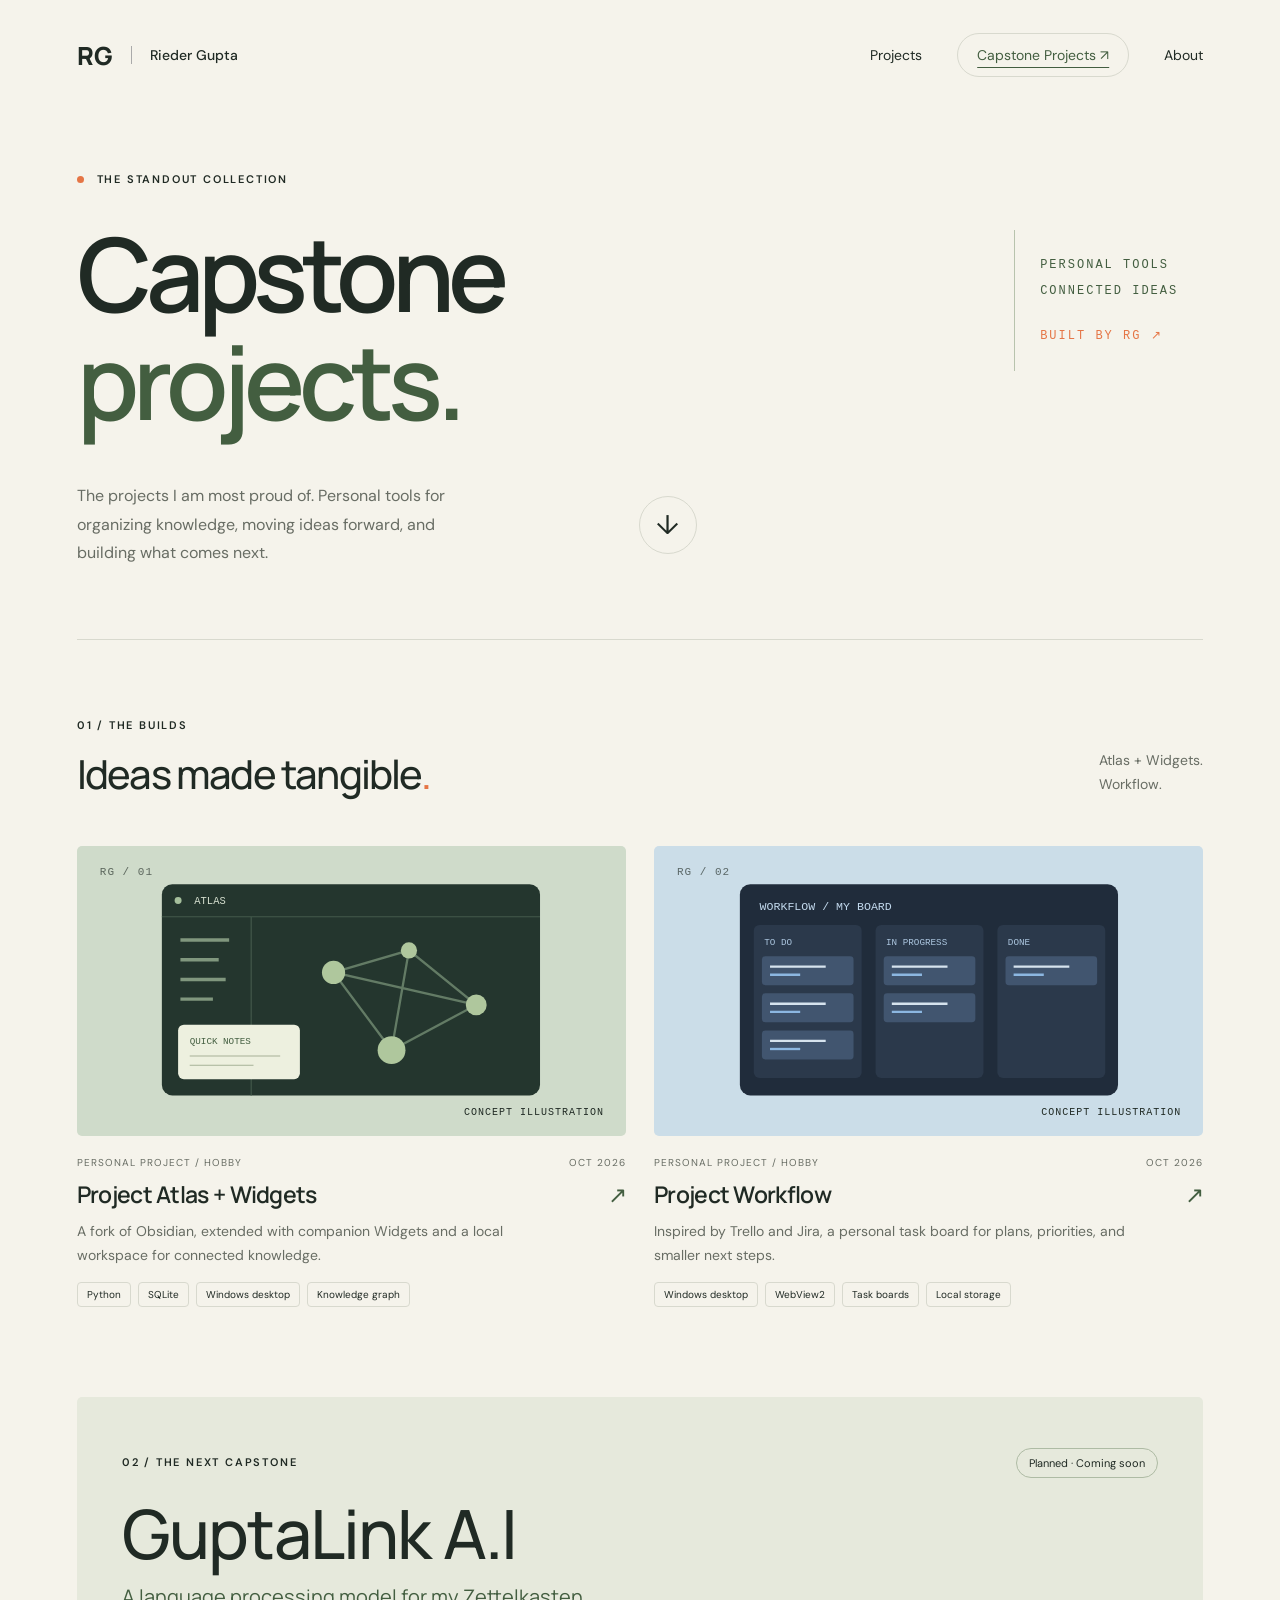
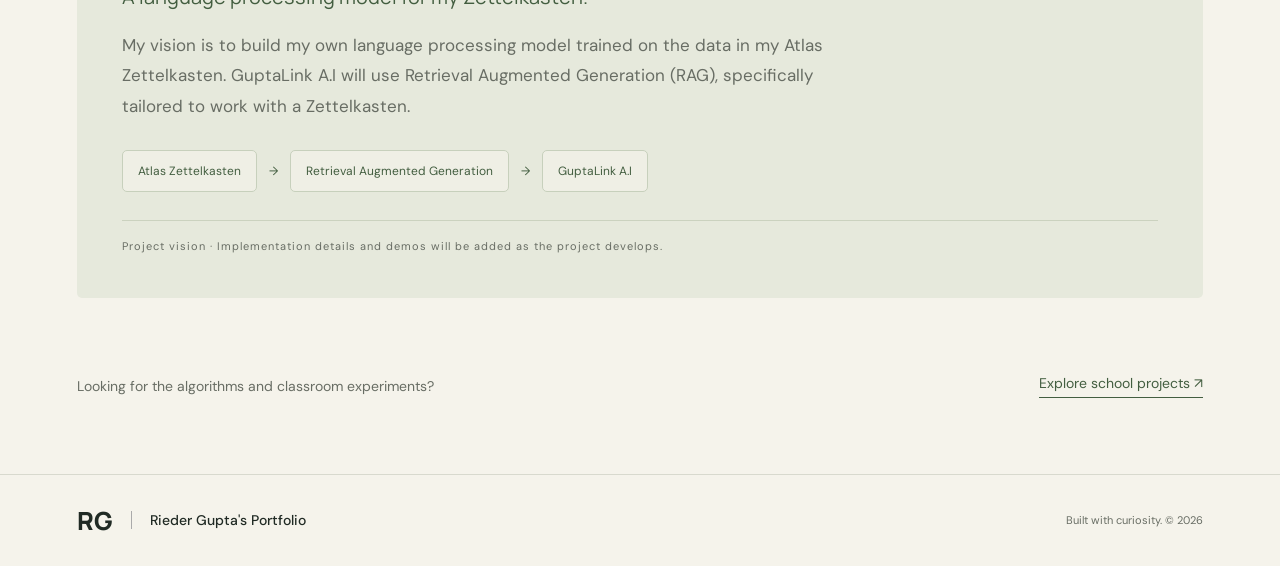
==== capstones.html @ 786c4c7d "Publish portfolio website" ====
<!doctype html>
<html lang="en"><head><meta charset="UTF-8"><meta name="viewport" content="width=device-width, initial-scale=1"><meta name="description" content="Rieder Gupta's capstone projects: Atlas + Widgets, Workflow, and the vision for GuptaLink A.I."><title>Capstone Projects · Rieder Gupta</title><link rel="stylesheet" href="style.css"><script src="projects.js" defer></script><script src="app.js" defer></script></head>
<body data-page="capstones"><a class="skip" href="#projects">Skip to capstone projects</a><header><a class="brand" href="index.html">RG<span>Rieder Gupta</span></a><nav aria-label="Main navigation"><a href="index.html#projects">Projects</a><a class="nav-note" href="capstones.html" aria-current="page">Capstone Projects ↗</a><a href="index.html#about">About</a></nav></header><main><section class="hero capstone-hero"><div class="eyebrow"><span class="dot"></span> THE STANDOUT COLLECTION</div><h1>Capstone<br><span>projects.</span></h1><div class="hero-bottom"><p>The projects I am most proud of. Personal tools for organizing knowledge, moving ideas forward, and building what comes next.</p><a class="round-link" href="#projects" aria-label="Explore capstone projects">↓</a></div><div class="capstone-stamp" aria-hidden="true">PERSONAL TOOLS<br>CONNECTED IDEAS<br><span>BUILT BY RG ↗</span></div></section><section id="projects" class="projects"><div class="section-top"><div><p class="eyebrow">01 / THE BUILDS</p><h2>Ideas made tangible<span>.</span></h2></div><p>Atlas + Widgets.<br>Workflow.</p></div><p id="result-status" class="sr-only" aria-live="polite"></p><div id="project-grid" class="grid"></div><noscript><p>Enable JavaScript to explore Atlas and Workflow.</p></noscript></section><section id="guptalink" class="next guptalink capstone-vision" aria-labelledby="guptalink-title"><div class="upcoming-top"><p class="eyebrow">02 / THE NEXT CAPSTONE</p><span class="coming-soon">Planned · Coming soon</span></div><h2 id="guptalink-title">GuptaLink A.I</h2><p class="model-title">A language processing model for my Zettelkasten.</p><p>My vision is to build my own language processing model trained on the data in my Atlas Zettelkasten. GuptaLink A.I will use Retrieval Augmented Generation (RAG), specifically tailored to work with a Zettelkasten.</p><div class="vision-flow" aria-label="Planned approach"><span>Atlas Zettelkasten</span><span aria-hidden="true">→</span><span>Retrieval Augmented Generation</span><span aria-hidden="true">→</span><span>GuptaLink A.I</span></div><div class="placeholder-note">Project vision · Implementation details and demos will be added as the project develops.</div></section><section class="capstone-return"><p>Looking for the algorithms and classroom experiments?</p><a href="index.html#projects">Explore school projects ↗</a></section></main><footer><a class="brand" href="index.html">RG<span>Rieder Gupta's Portfolio</span></a><span>Built with curiosity. © 2026</span></footer><dialog id="project-dialog" aria-labelledby="dialog-title"><button class="close" aria-label="Close project details">✕</button><div id="dialog-content"></div></dialog></body></html>
---- style.css ----
@import url('https://fonts.googleapis.com/css2?family=DM+Sans:wght@400;500;600;700&family=Manrope:wght@400;500;600;700;800&display=swap');
:root{--paper:#f5f3eb;--ink:#202a24;--muted:#686d64;--line:#d8d9ce;--green:#435e40;--orange:#e57545}*{box-sizing:border-box}html{scroll-behavior:smooth;scroll-padding-top:30px}body{margin:0;background:var(--paper);color:var(--ink);font-family:'DM Sans',sans-serif}a{color:inherit;text-decoration:none}button{font:inherit;cursor:pointer}header,main,footer{max-width:1400px;margin:auto}header{height:110px;display:flex;align-items:center;justify-content:space-between;padding:0 6%}.brand{font-family:Manrope,sans-serif;font-weight:800;display:flex;align-items:center;gap:18px;font-size:25px}.brand>span{font:500 14px 'DM Sans',sans-serif;border-left:1px solid #aaa;padding-left:18px}nav{display:flex;align-items:center;gap:35px;font-size:14px}.nav-note{border:1px solid var(--line);border-radius:30px;padding:12px 19px}.hero{position:relative;margin:0 6%;padding:60px 0 55px;border-bottom:1px solid var(--line)}.eyebrow{font-size:11px;font-weight:600;letter-spacing:1.8px;line-height:1.7}.dot{display:inline-block;background:var(--orange);width:7px;height:7px;border-radius:50%;margin-right:8px}h1,h2,h3{font-family:Manrope,sans-serif}h1{font-size:clamp(64px,8vw,112px);line-height:1.06;letter-spacing:-6px;font-weight:600;margin:30px 0}h1>span{color:var(--green)}.hero-bottom{display:flex;align-items:center;justify-content:space-between;max-width:620px;gap:50px}.hero-bottom p{max-width:400px;font-size:16px;line-height:1.8;color:var(--muted)}.round-link{border:1px solid var(--line);border-radius:50%;width:58px;height:58px;display:grid;place-items:center;font-size:27px;flex-shrink:0}.hero-aside{position:absolute;right:2%;top:132px;text-align:center;transform:rotate(9deg)}.orbit{width:205px;height:205px;border:1px solid #b6bcac;border-radius:50%;display:flex;justify-content:center;align-items:center;flex-direction:column;font:500 68px Manrope;background:repeating-linear-gradient(0deg,transparent,transparent 12px,#dfe2d5 13px,transparent 14px);box-shadow:15px 15px 0 #e9eadd}.orbit span{font:9px 'DM Sans';letter-spacing:2px;background:var(--paper);padding:5px}.hero-aside p{font-size:10px;letter-spacing:2px;line-height:1.8;margin-top:38px}.projects{padding:65px 6% 80px}.section-top{display:flex;justify-content:space-between;align-items:end;margin-bottom:35px}h2{font-size:40px;font-weight:500;letter-spacing:-1.8px;margin:10px 0}.section-top h2 span{color:var(--orange)}.section-top>p{font-size:14px;color:var(--muted);line-height:1.7}.toolbar{display:flex;justify-content:space-between;align-items:center;margin-bottom:28px;gap:20px}.filters{display:flex;gap:8px;flex-wrap:wrap}.filters button{border:1px solid var(--line);background:transparent;color:var(--muted);padding:10px 16px;border-radius:30px;font-size:12px}.filters button[aria-pressed=true]{background:var(--ink);color:var(--paper);border-color:var(--ink)}.filters span{opacity:.6;margin-left:5px}.collection-label{font-size:10px;color:var(--muted);letter-spacing:1.5px}.grid{display:grid;grid-template-columns:repeat(2,minmax(0,1fr));gap:42px 28px}.card{min-width:0}.art-button{display:block;width:100%;padding:0;border:0;color:inherit;background:none;overflow:hidden;border-radius:5px}.art{height:290px;position:relative;display:grid;place-items:center;transition:transform .3s}.art-button:hover .art{transform:scale(1.025)}.art svg{width:75%;height:80%}.art .art-index{position:absolute;top:20px;left:23px;font:11px monospace;letter-spacing:1px;opacity:.65}.art .art-caption{position:absolute;bottom:18px;right:22px;font:10px monospace;letter-spacing:1px}.card-meta{display:flex;justify-content:space-between;font-size:10px;letter-spacing:1px;color:var(--muted);margin:20px 0 9px;text-transform:uppercase}.card h3{font-size:23px;font-weight:600;letter-spacing:-.7px;margin:0 0 10px}.title-button{font:inherit;letter-spacing:inherit;border:0;padding:0;background:none;text-align:left;color:inherit;width:100%;display:flex;justify-content:space-between}.title-button span{font-weight:400;color:var(--green)}.card p{font-size:14px;color:var(--muted);line-height:1.7;margin:0 0 15px;max-width:490px}.tags{display:flex;gap:7px;flex-wrap:wrap}.tags span{font-size:10px;border:1px solid var(--line);padding:5px 9px;border-radius:4px}.about{border-top:1px solid var(--line);margin:0 6%;padding:65px 0;display:grid;grid-template-columns:1fr 1fr;gap:45px}.about h2{font-size:44px;line-height:1.25}.about em{font-family:Georgia,serif;color:var(--green);font-weight:400}.about-copy p{font-size:16px;line-height:1.8;color:var(--muted);margin:0 0 18px}.skills{display:flex;gap:10px;flex-wrap:wrap;margin-top:28px}.skills span{font-size:11px;border-bottom:1px solid #b6bcac;padding-bottom:7px}.next{background:#e6e9dc;padding:45px;margin:10px 6% 65px;border-radius:5px}.next h2{font-size:44px;line-height:1.2;position:relative}.next h2 span{position:absolute;right:0;font-size:85px;top:-10px;color:var(--green)}.next>p:not(.eyebrow){font-size:14px;color:var(--muted)}.next>a{display:inline-block;margin-top:20px;font-size:13px;border-bottom:1px solid var(--ink);padding-bottom:5px}footer{padding:28px 6%;border-top:1px solid var(--line);display:flex;justify-content:space-between;align-items:center}footer>span{font-size:11px;color:var(--muted)}dialog{border:1px solid var(--line);border-radius:10px;background:var(--paper);color:var(--ink);max-width:700px;width:calc(100% - 32px);padding:40px;max-height:90vh}dialog::backdrop{background:#152019aa;backdrop-filter:blur(4px)}dialog h2{font-size:32px}dialog p{line-height:1.8;color:var(--muted)}dialog h3{font-size:15px;margin-top:28px}.close{position:absolute;right:14px;top:12px;background:transparent;border:0;font-size:22px;padding:8px}.dialog-note{font-size:12px;border-top:1px solid var(--line);padding-top:16px}.empty{grid-column:1/-1;padding:60px 20px;border:1px dashed #b7beae;text-align:center}.empty h3{font-size:25px}.skip{position:absolute;left:15px;top:-100px;z-index:5;padding:12px;background:var(--ink);color:white}.skip:focus{top:12px}.sr-only{position:absolute;width:1px;height:1px;overflow:hidden;clip-path:inset(50%)}:focus-visible{outline:3px solid var(--orange);outline-offset:5px}@media(max-width:850px){.hero-aside{right:0;top:180px}.orbit{width:145px;height:145px;font-size:45px}.hero-bottom{max-width:470px}.hero{padding-top:40px}h1{font-size:78px}.collection-label{display:none}.art{height:235px}.section-top>p{display:none}}@media(max-width:600px){header{height:85px}.brand>span{font-size:12px;gap:10px;padding-left:10px}.brand{gap:10px}nav{gap:18px;font-size:12px}.nav-note{display:none}.hero{padding-top:25px}.hero-aside{display:none}h1{font-size:62px;letter-spacing:-3.5px;margin:25px 0}.hero-bottom{gap:20px}.hero-bottom p{font-size:14px}.eyebrow{font-size:9px;letter-spacing:1.2px}.projects{padding-top:40px}.section-top h2{font-size:32px}.grid{grid-template-columns:1fr;gap:34px}.art{height:280px}.filters button{padding:9px 12px;font-size:11px}.about{grid-template-columns:1fr;gap:25px;padding:40px 0}.about h2{font-size:37px}.next{padding:28px;margin-bottom:40px}.next h2{font-size:32px}.next h2 span{font-size:45px;top:0}.next>p:not(.eyebrow){max-width:230px}footer{align-items:start;gap:20px}footer .brand>span{display:none}footer>span{margin-top:8px}dialog{padding:32px 24px}}@media(prefers-reduced-motion:reduce){html{scroll-behavior:auto}.art{transition:none}}

.upcoming-top{display:flex;align-items:center;justify-content:space-between;gap:16px}.coming-soon{font-size:11px;border:1px solid #aebba4;border-radius:20px;padding:7px 12px;white-space:nowrap}.guptalink h2{font-size:clamp(40px,6vw,68px);margin-bottom:8px}.guptalink>p.model-title{font-family:Manrope,sans-serif;font-size:20px;color:var(--green);margin-top:0}.guptalink>p:not(.model-title){max-width:530px;line-height:1.8}.placeholder-note{font-size:11px;letter-spacing:1px;color:var(--muted);border-top:1px solid #cbd2bf;margin-top:26px;padding-top:18px}.project-component{border-top:1px solid var(--line);margin-top:20px}.project-component h3{margin-top:20px}.project-component p{font-size:14px;margin-bottom:0}
nav a[aria-current=page]{color:var(--green);text-decoration:underline;text-underline-offset:7px}.capstone-hero h1{font-size:clamp(64px,8vw,110px)}.capstone-stamp{position:absolute;right:25px;top:120px;border-left:1px solid #b8c3ad;padding:22px 0 22px 25px;letter-spacing:2px;font:12px/2.2 monospace;color:var(--green)}.capstone-stamp span{display:inline-block;margin-top:18px;color:var(--orange)}.capstone-vision>p:not(.model-title){max-width:740px;font-size:17px}.vision-flow{display:flex;align-items:center;flex-wrap:wrap;gap:12px;margin:28px 0;font-size:12px;color:var(--green)}.vision-flow span:nth-child(odd){background:#f5f3eb99;border:1px solid #c7d0bc;border-radius:5px;padding:12px 15px}.capstone-return{margin:0 6% 65px;display:flex;align-items:center;justify-content:space-between;gap:20px;font-size:14px;color:var(--muted)}.capstone-return a{color:var(--green);border-bottom:1px solid;padding-bottom:5px}@media(max-width:600px){nav{gap:11px}nav .nav-note{display:inline-block;padding:8px 10px;font-size:10px}.capstone-stamp{display:none}header .brand>span{display:none}.capstone-vision>p:not(.model-title){font-size:15px}.upcoming-top{flex-wrap:wrap;gap:4px}.capstone-return{align-items:start;flex-direction:column;gap:4px}.vision-flow{gap:8px;font-size:11px}}
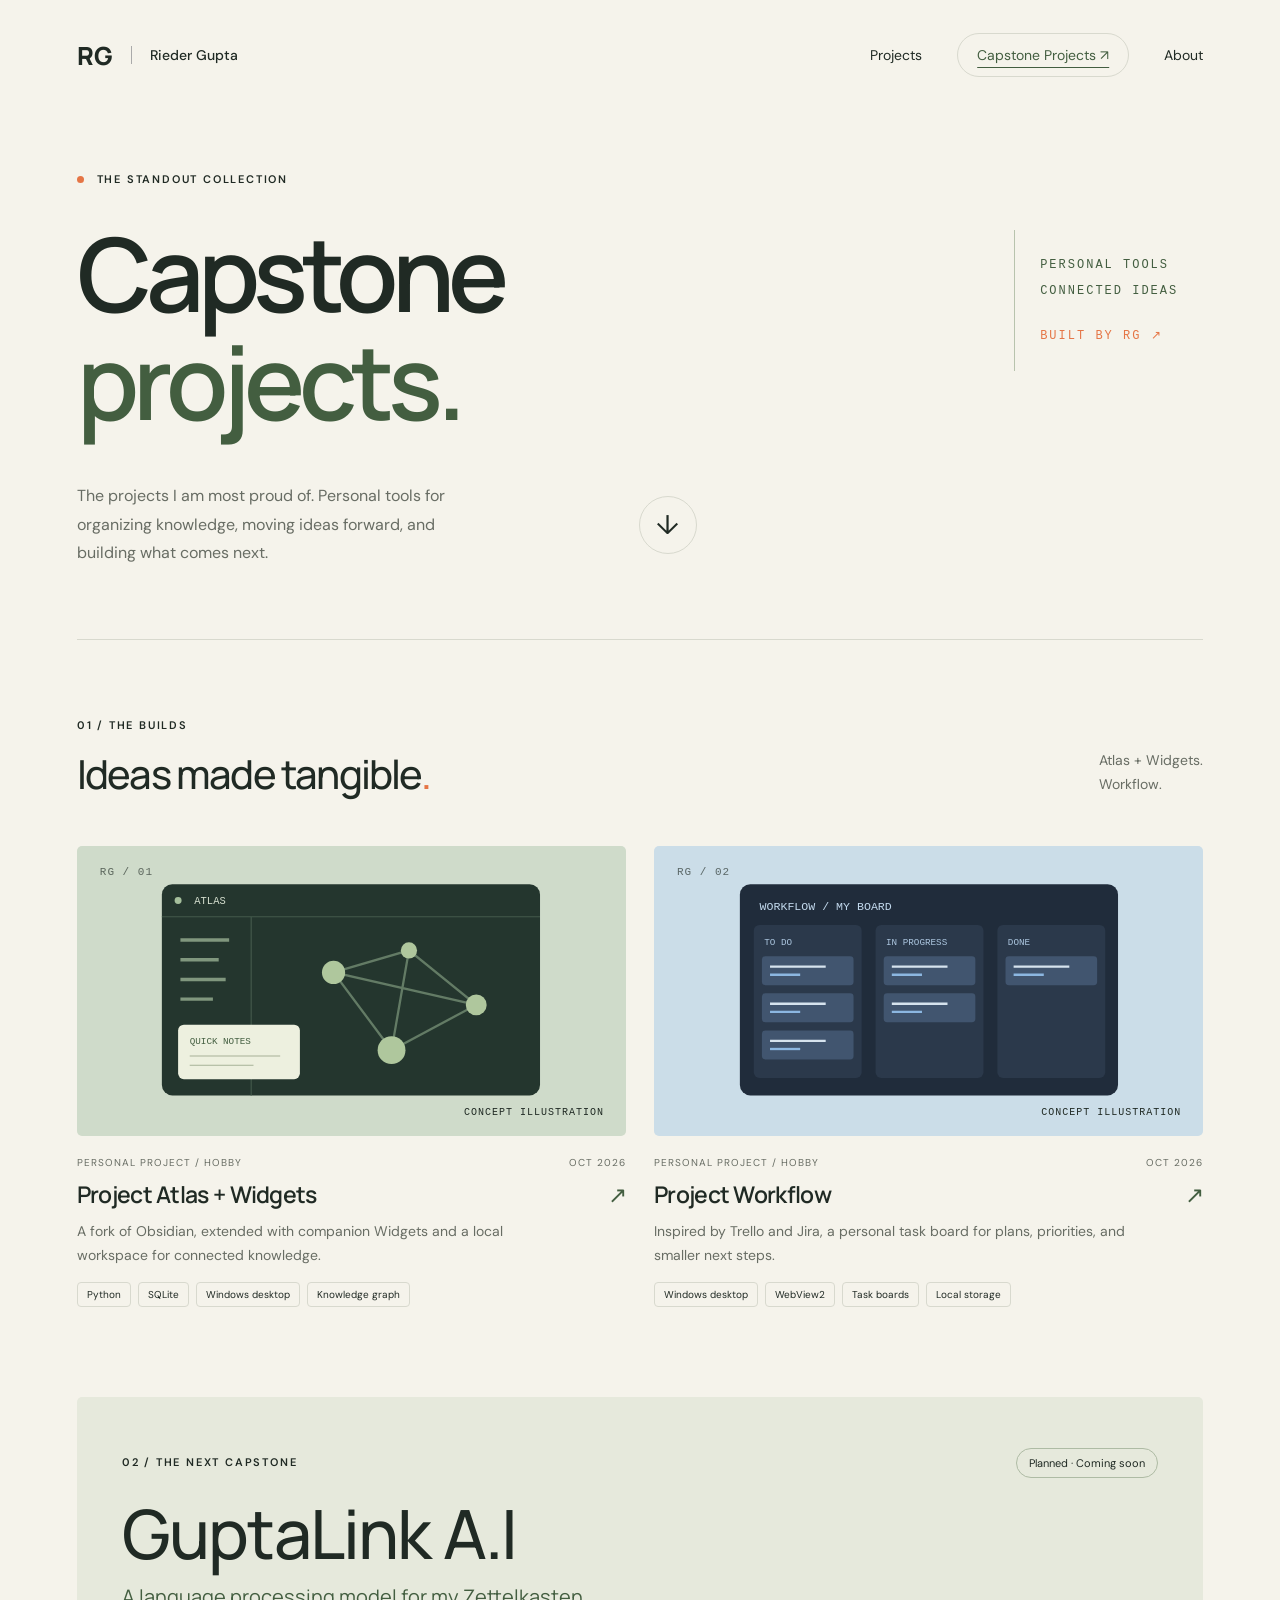
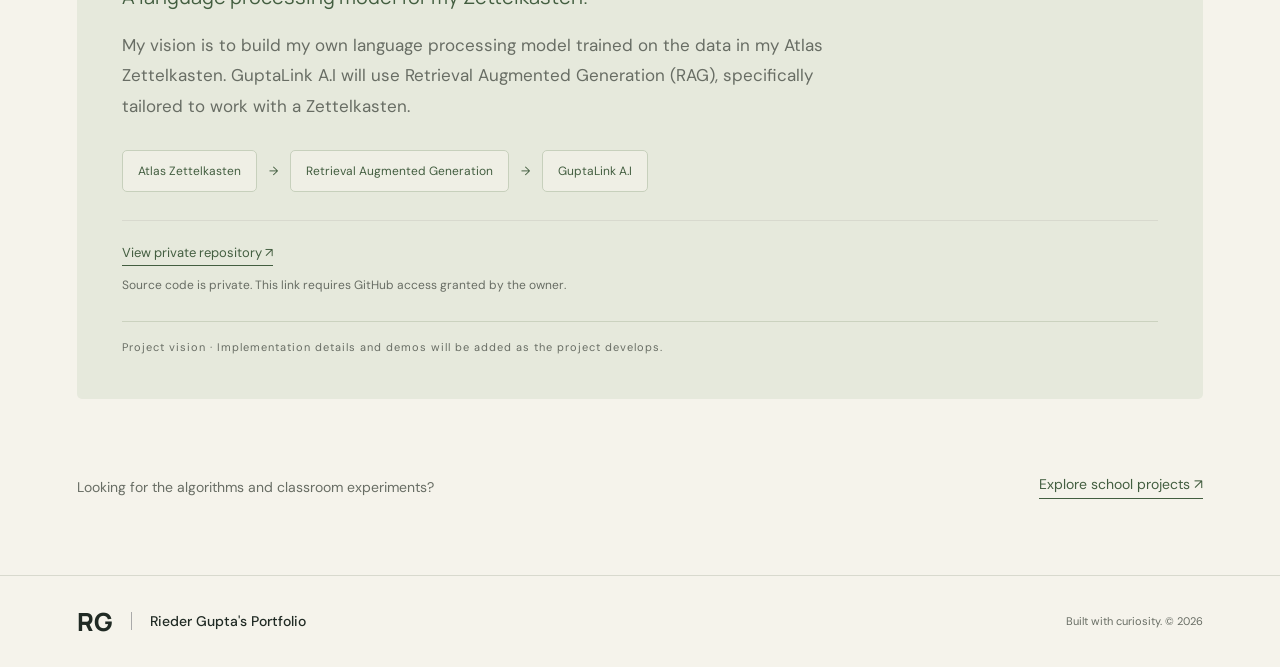
==== commit 0611953b: "Link public portfolio to separate private project repositories" ====
--- a/capstones.html
+++ b/capstones.html
@@ -1,3 +1,3 @@
 <!doctype html>
 <html lang="en"><head><meta charset="UTF-8"><meta name="viewport" content="width=device-width, initial-scale=1"><meta name="description" content="Rieder Gupta's capstone projects: Atlas + Widgets, Workflow, and the vision for GuptaLink A.I."><title>Capstone Projects · Rieder Gupta</title><link rel="stylesheet" href="style.css"><script src="projects.js" defer></script><script src="app.js" defer></script></head>
-<body data-page="capstones"><a class="skip" href="#projects">Skip to capstone projects</a><header><a class="brand" href="index.html">RG<span>Rieder Gupta</span></a><nav aria-label="Main navigation"><a href="index.html#projects">Projects</a><a class="nav-note" href="capstones.html" aria-current="page">Capstone Projects ↗</a><a href="index.html#about">About</a></nav></header><main><section class="hero capstone-hero"><div class="eyebrow"><span class="dot"></span> THE STANDOUT COLLECTION</div><h1>Capstone<br><span>projects.</span></h1><div class="hero-bottom"><p>The projects I am most proud of. Personal tools for organizing knowledge, moving ideas forward, and building what comes next.</p><a class="round-link" href="#projects" aria-label="Explore capstone projects">↓</a></div><div class="capstone-stamp" aria-hidden="true">PERSONAL TOOLS<br>CONNECTED IDEAS<br><span>BUILT BY RG ↗</span></div></section><section id="projects" class="projects"><div class="section-top"><div><p class="eyebrow">01 / THE BUILDS</p><h2>Ideas made tangible<span>.</span></h2></div><p>Atlas + Widgets.<br>Workflow.</p></div><p id="result-status" class="sr-only" aria-live="polite"></p><div id="project-grid" class="grid"></div><noscript><p>Enable JavaScript to explore Atlas and Workflow.</p></noscript></section><section id="guptalink" class="next guptalink capstone-vision" aria-labelledby="guptalink-title"><div class="upcoming-top"><p class="eyebrow">02 / THE NEXT CAPSTONE</p><span class="coming-soon">Planned · Coming soon</span></div><h2 id="guptalink-title">GuptaLink A.I</h2><p class="model-title">A language processing model for my Zettelkasten.</p><p>My vision is to build my own language processing model trained on the data in my Atlas Zettelkasten. GuptaLink A.I will use Retrieval Augmented Generation (RAG), specifically tailored to work with a Zettelkasten.</p><div class="vision-flow" aria-label="Planned approach"><span>Atlas Zettelkasten</span><span aria-hidden="true">→</span><span>Retrieval Augmented Generation</span><span aria-hidden="true">→</span><span>GuptaLink A.I</span></div><div class="placeholder-note">Project vision · Implementation details and demos will be added as the project develops.</div></section><section class="capstone-return"><p>Looking for the algorithms and classroom experiments?</p><a href="index.html#projects">Explore school projects ↗</a></section></main><footer><a class="brand" href="index.html">RG<span>Rieder Gupta's Portfolio</span></a><span>Built with curiosity. © 2026</span></footer><dialog id="project-dialog" aria-labelledby="dialog-title"><button class="close" aria-label="Close project details">✕</button><div id="dialog-content"></div></dialog></body></html>
+<body data-page="capstones"><a class="skip" href="#projects">Skip to capstone projects</a><header><a class="brand" href="index.html">RG<span>Rieder Gupta</span></a><nav aria-label="Main navigation"><a href="index.html#projects">Projects</a><a class="nav-note" href="capstones.html" aria-current="page">Capstone Projects ↗</a><a href="index.html#about">About</a></nav></header><main><section class="hero capstone-hero"><div class="eyebrow"><span class="dot"></span> THE STANDOUT COLLECTION</div><h1>Capstone<br><span>projects.</span></h1><div class="hero-bottom"><p>The projects I am most proud of. Personal tools for organizing knowledge, moving ideas forward, and building what comes next.</p><a class="round-link" href="#projects" aria-label="Explore capstone projects">↓</a></div><div class="capstone-stamp" aria-hidden="true">PERSONAL TOOLS<br>CONNECTED IDEAS<br><span>BUILT BY RG ↗</span></div></section><section id="projects" class="projects"><div class="section-top"><div><p class="eyebrow">01 / THE BUILDS</p><h2>Ideas made tangible<span>.</span></h2></div><p>Atlas + Widgets.<br>Workflow.</p></div><p id="result-status" class="sr-only" aria-live="polite"></p><div id="project-grid" class="grid"></div><noscript><p>Enable JavaScript to explore Atlas and Workflow.</p></noscript></section><section id="guptalink" class="next guptalink capstone-vision" aria-labelledby="guptalink-title"><div class="upcoming-top"><p class="eyebrow">02 / THE NEXT CAPSTONE</p><span class="coming-soon">Planned · Coming soon</span></div><h2 id="guptalink-title">GuptaLink A.I</h2><p class="model-title">A language processing model for my Zettelkasten.</p><p>My vision is to build my own language processing model trained on the data in my Atlas Zettelkasten. GuptaLink A.I will use Retrieval Augmented Generation (RAG), specifically tailored to work with a Zettelkasten.</p><div class="vision-flow" aria-label="Planned approach"><span>Atlas Zettelkasten</span><span aria-hidden="true">→</span><span>Retrieval Augmented Generation</span><span aria-hidden="true">→</span><span>GuptaLink A.I</span></div><div class="repository-access"><a class="source-link" href="https://github.com/RiederH/GuptaLink-R.A.G.-Platform" target="_blank" rel="noopener noreferrer">View private repository ↗</a><p>Source code is private. This link requires GitHub access granted by the owner.</p></div><div class="placeholder-note">Project vision · Implementation details and demos will be added as the project develops.</div></section><section class="capstone-return"><p>Looking for the algorithms and classroom experiments?</p><a href="index.html#projects">Explore school projects ↗</a></section></main><footer><a class="brand" href="index.html">RG<span>Rieder Gupta's Portfolio</span></a><span>Built with curiosity. © 2026</span></footer><dialog id="project-dialog" aria-labelledby="dialog-title"><button class="close" aria-label="Close project details">✕</button><div id="dialog-content"></div></dialog></body></html>
--- a/style.css
+++ b/style.css
@@ -3,3 +3,5 @@
 
 .upcoming-top{display:flex;align-items:center;justify-content:space-between;gap:16px}.coming-soon{font-size:11px;border:1px solid #aebba4;border-radius:20px;padding:7px 12px;white-space:nowrap}.guptalink h2{font-size:clamp(40px,6vw,68px);margin-bottom:8px}.guptalink>p.model-title{font-family:Manrope,sans-serif;font-size:20px;color:var(--green);margin-top:0}.guptalink>p:not(.model-title){max-width:530px;line-height:1.8}.placeholder-note{font-size:11px;letter-spacing:1px;color:var(--muted);border-top:1px solid #cbd2bf;margin-top:26px;padding-top:18px}.project-component{border-top:1px solid var(--line);margin-top:20px}.project-component h3{margin-top:20px}.project-component p{font-size:14px;margin-bottom:0}
 nav a[aria-current=page]{color:var(--green);text-decoration:underline;text-underline-offset:7px}.capstone-hero h1{font-size:clamp(64px,8vw,110px)}.capstone-stamp{position:absolute;right:25px;top:120px;border-left:1px solid #b8c3ad;padding:22px 0 22px 25px;letter-spacing:2px;font:12px/2.2 monospace;color:var(--green)}.capstone-stamp span{display:inline-block;margin-top:18px;color:var(--orange)}.capstone-vision>p:not(.model-title){max-width:740px;font-size:17px}.vision-flow{display:flex;align-items:center;flex-wrap:wrap;gap:12px;margin:28px 0;font-size:12px;color:var(--green)}.vision-flow span:nth-child(odd){background:#f5f3eb99;border:1px solid #c7d0bc;border-radius:5px;padding:12px 15px}.capstone-return{margin:0 6% 65px;display:flex;align-items:center;justify-content:space-between;gap:20px;font-size:14px;color:var(--muted)}.capstone-return a{color:var(--green);border-bottom:1px solid;padding-bottom:5px}@media(max-width:600px){nav{gap:11px}nav .nav-note{display:inline-block;padding:8px 10px;font-size:10px}.capstone-stamp{display:none}header .brand>span{display:none}.capstone-vision>p:not(.model-title){font-size:15px}.upcoming-top{flex-wrap:wrap;gap:4px}.capstone-return{align-items:start;flex-direction:column;gap:4px}.vision-flow{gap:8px;font-size:11px}}
+
+.repository-access{margin-top:26px;padding-top:20px;border-top:1px solid var(--line)}.source-link{display:inline-block;font-size:13px;color:var(--green);border-bottom:1px solid currentColor;padding-bottom:4px}.repository-access p{font-size:12px;line-height:1.6;color:var(--muted);margin:10px 0}
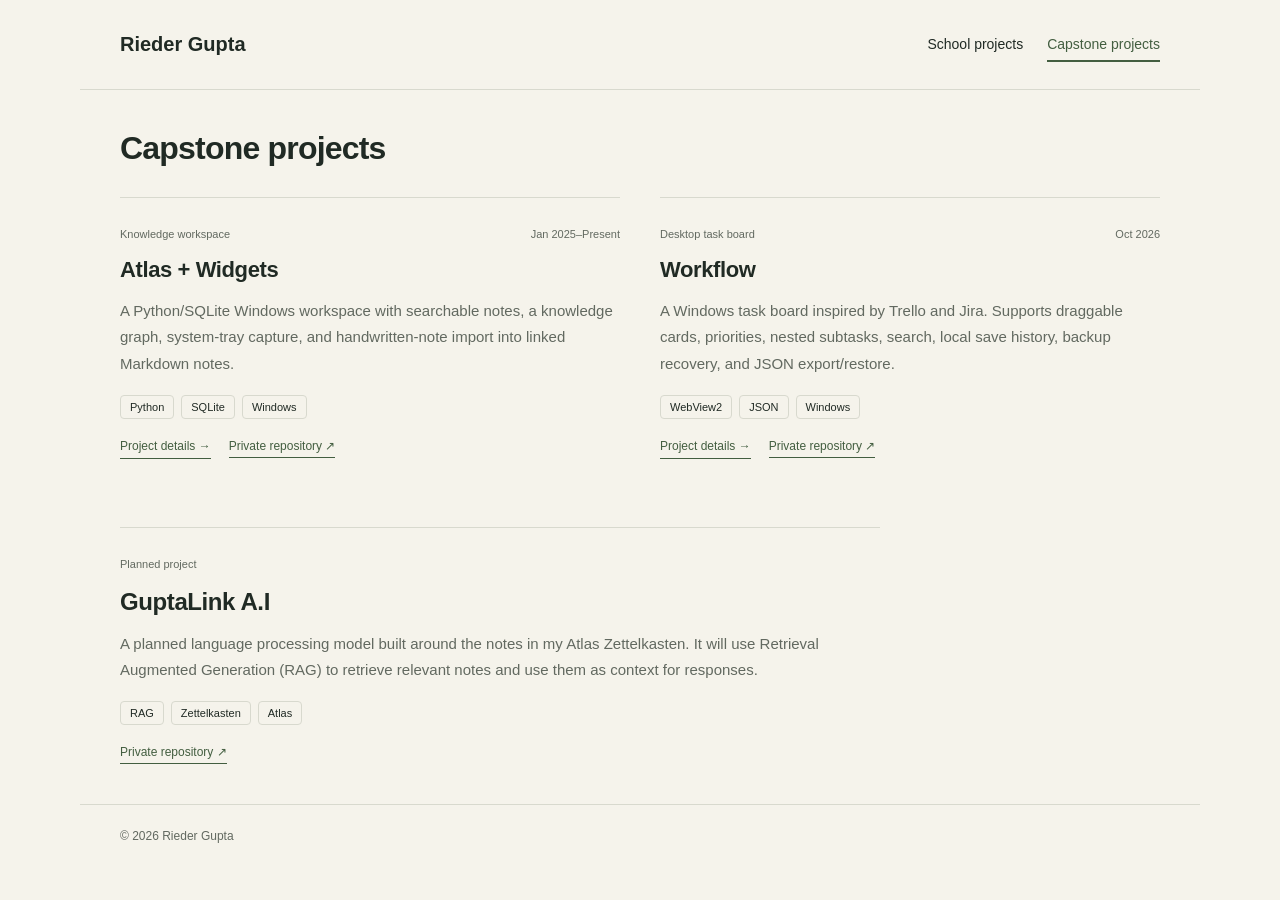
==== commit 0a9cb0a5: "Remove portfolio filler and concept illustrations; focus on project descriptions" ====
--- a/capstones.html
+++ b/capstones.html
@@ -1,3 +1,2 @@
 <!doctype html>
-<html lang="en"><head><meta charset="UTF-8"><meta name="viewport" content="width=device-width, initial-scale=1"><meta name="description" content="Rieder Gupta's capstone projects: Atlas + Widgets, Workflow, and the vision for GuptaLink A.I."><title>Capstone Projects · Rieder Gupta</title><link rel="stylesheet" href="style.css"><script src="projects.js" defer></script><script src="app.js" defer></script></head>
-<body data-page="capstones"><a class="skip" href="#projects">Skip to capstone projects</a><header><a class="brand" href="index.html">RG<span>Rieder Gupta</span></a><nav aria-label="Main navigation"><a href="index.html#projects">Projects</a><a class="nav-note" href="capstones.html" aria-current="page">Capstone Projects ↗</a><a href="index.html#about">About</a></nav></header><main><section class="hero capstone-hero"><div class="eyebrow"><span class="dot"></span> THE STANDOUT COLLECTION</div><h1>Capstone<br><span>projects.</span></h1><div class="hero-bottom"><p>The projects I am most proud of. Personal tools for organizing knowledge, moving ideas forward, and building what comes next.</p><a class="round-link" href="#projects" aria-label="Explore capstone projects">↓</a></div><div class="capstone-stamp" aria-hidden="true">PERSONAL TOOLS<br>CONNECTED IDEAS<br><span>BUILT BY RG ↗</span></div></section><section id="projects" class="projects"><div class="section-top"><div><p class="eyebrow">01 / THE BUILDS</p><h2>Ideas made tangible<span>.</span></h2></div><p>Atlas + Widgets.<br>Workflow.</p></div><p id="result-status" class="sr-only" aria-live="polite"></p><div id="project-grid" class="grid"></div><noscript><p>Enable JavaScript to explore Atlas and Workflow.</p></noscript></section><section id="guptalink" class="next guptalink capstone-vision" aria-labelledby="guptalink-title"><div class="upcoming-top"><p class="eyebrow">02 / THE NEXT CAPSTONE</p><span class="coming-soon">Planned · Coming soon</span></div><h2 id="guptalink-title">GuptaLink A.I</h2><p class="model-title">A language processing model for my Zettelkasten.</p><p>My vision is to build my own language processing model trained on the data in my Atlas Zettelkasten. GuptaLink A.I will use Retrieval Augmented Generation (RAG), specifically tailored to work with a Zettelkasten.</p><div class="vision-flow" aria-label="Planned approach"><span>Atlas Zettelkasten</span><span aria-hidden="true">→</span><span>Retrieval Augmented Generation</span><span aria-hidden="true">→</span><span>GuptaLink A.I</span></div><div class="repository-access"><a class="source-link" href="https://github.com/RiederH/GuptaLink-R.A.G.-Platform" target="_blank" rel="noopener noreferrer">View private repository ↗</a><p>Source code is private. This link requires GitHub access granted by the owner.</p></div><div class="placeholder-note">Project vision · Implementation details and demos will be added as the project develops.</div></section><section class="capstone-return"><p>Looking for the algorithms and classroom experiments?</p><a href="index.html#projects">Explore school projects ↗</a></section></main><footer><a class="brand" href="index.html">RG<span>Rieder Gupta's Portfolio</span></a><span>Built with curiosity. © 2026</span></footer><dialog id="project-dialog" aria-labelledby="dialog-title"><button class="close" aria-label="Close project details">✕</button><div id="dialog-content"></div></dialog></body></html>
+<html lang="en"><head><meta charset="UTF-8"><meta name="viewport" content="width=device-width, initial-scale=1"><meta name="description" content="Rieder Gupta's software projects."><title>Capstone Projects | Rieder Gupta</title><link rel="stylesheet" href="style.css?v=ba435def1c"><script src="projects.js?v=fcbdd2dc29" defer></script><script src="demo-algorithms.js?v=565f1341e7" defer></script><script src="demos.js?v=7e2fc951ff" defer></script><script src="app.js?v=18e560a312" defer></script></head><body data-page="capstones"><a class="skip" href="#projects">Skip to projects</a><header><a class="brand" href="index.html">Rieder Gupta</a><nav aria-label="Main navigation"><a href="index.html#projects">School projects</a><a href="capstones.html" aria-current="page">Capstone projects</a></nav></header><main><section id="projects" class="projects"><h1>Capstone projects</h1><p id="result-status" class="sr-only" aria-live="polite"></p><div id="project-grid" class="grid"></div><noscript><p>Enable JavaScript to view Atlas and Workflow.</p></noscript></section><section id="guptalink" class="planned-project" aria-labelledby="guptalink-title"><div class="card-meta"><span>Planned project</span></div><h2 id="guptalink-title">GuptaLink A.I</h2><p>A planned language processing model built around the notes in my Atlas Zettelkasten. It will use Retrieval Augmented Generation (RAG) to retrieve relevant notes and use them as context for responses.</p><div class="tags"><span>RAG</span><span>Zettelkasten</span><span>Atlas</span></div><a class="source-link" href="https://github.com/RiederH/GuptaLink-R.A.G.-Platform" target="_blank" rel="noopener noreferrer">Private repository ↗</a></section></main><footer>© 2026 Rieder Gupta</footer><dialog id="project-dialog" aria-labelledby="dialog-title"><button class="close" aria-label="Close project details">×</button><div id="dialog-content"></div></dialog></body></html>
--- a/style.css
+++ b/style.css
@@ -1,7 +1,2 @@
-@import url('https://fonts.googleapis.com/css2?family=DM+Sans:wght@400;500;600;700&family=Manrope:wght@400;500;600;700;800&display=swap');
-:root{--paper:#f5f3eb;--ink:#202a24;--muted:#686d64;--line:#d8d9ce;--green:#435e40;--orange:#e57545}*{box-sizing:border-box}html{scroll-behavior:smooth;scroll-padding-top:30px}body{margin:0;background:var(--paper);color:var(--ink);font-family:'DM Sans',sans-serif}a{color:inherit;text-decoration:none}button{font:inherit;cursor:pointer}header,main,footer{max-width:1400px;margin:auto}header{height:110px;display:flex;align-items:center;justify-content:space-between;padding:0 6%}.brand{font-family:Manrope,sans-serif;font-weight:800;display:flex;align-items:center;gap:18px;font-size:25px}.brand>span{font:500 14px 'DM Sans',sans-serif;border-left:1px solid #aaa;padding-left:18px}nav{display:flex;align-items:center;gap:35px;font-size:14px}.nav-note{border:1px solid var(--line);border-radius:30px;padding:12px 19px}.hero{position:relative;margin:0 6%;padding:60px 0 55px;border-bottom:1px solid var(--line)}.eyebrow{font-size:11px;font-weight:600;letter-spacing:1.8px;line-height:1.7}.dot{display:inline-block;background:var(--orange);width:7px;height:7px;border-radius:50%;margin-right:8px}h1,h2,h3{font-family:Manrope,sans-serif}h1{font-size:clamp(64px,8vw,112px);line-height:1.06;letter-spacing:-6px;font-weight:600;margin:30px 0}h1>span{color:var(--green)}.hero-bottom{display:flex;align-items:center;justify-content:space-between;max-width:620px;gap:50px}.hero-bottom p{max-width:400px;font-size:16px;line-height:1.8;color:var(--muted)}.round-link{border:1px solid var(--line);border-radius:50%;width:58px;height:58px;display:grid;place-items:center;font-size:27px;flex-shrink:0}.hero-aside{position:absolute;right:2%;top:132px;text-align:center;transform:rotate(9deg)}.orbit{width:205px;height:205px;border:1px solid #b6bcac;border-radius:50%;display:flex;justify-content:center;align-items:center;flex-direction:column;font:500 68px Manrope;background:repeating-linear-gradient(0deg,transparent,transparent 12px,#dfe2d5 13px,transparent 14px);box-shadow:15px 15px 0 #e9eadd}.orbit span{font:9px 'DM Sans';letter-spacing:2px;background:var(--paper);padding:5px}.hero-aside p{font-size:10px;letter-spacing:2px;line-height:1.8;margin-top:38px}.projects{padding:65px 6% 80px}.section-top{display:flex;justify-content:space-between;align-items:end;margin-bottom:35px}h2{font-size:40px;font-weight:500;letter-spacing:-1.8px;margin:10px 0}.section-top h2 span{color:var(--orange)}.section-top>p{font-size:14px;color:var(--muted);line-height:1.7}.toolbar{display:flex;justify-content:space-between;align-items:center;margin-bottom:28px;gap:20px}.filters{display:flex;gap:8px;flex-wrap:wrap}.filters button{border:1px solid var(--line);background:transparent;color:var(--muted);padding:10px 16px;border-radius:30px;font-size:12px}.filters button[aria-pressed=true]{background:var(--ink);color:var(--paper);border-color:var(--ink)}.filters span{opacity:.6;margin-left:5px}.collection-label{font-size:10px;color:var(--muted);letter-spacing:1.5px}.grid{display:grid;grid-template-columns:repeat(2,minmax(0,1fr));gap:42px 28px}.card{min-width:0}.art-button{display:block;width:100%;padding:0;border:0;color:inherit;background:none;overflow:hidden;border-radius:5px}.art{height:290px;position:relative;display:grid;place-items:center;transition:transform .3s}.art-button:hover .art{transform:scale(1.025)}.art svg{width:75%;height:80%}.art .art-index{position:absolute;top:20px;left:23px;font:11px monospace;letter-spacing:1px;opacity:.65}.art .art-caption{position:absolute;bottom:18px;right:22px;font:10px monospace;letter-spacing:1px}.card-meta{display:flex;justify-content:space-between;font-size:10px;letter-spacing:1px;color:var(--muted);margin:20px 0 9px;text-transform:uppercase}.card h3{font-size:23px;font-weight:600;letter-spacing:-.7px;margin:0 0 10px}.title-button{font:inherit;letter-spacing:inherit;border:0;padding:0;background:none;text-align:left;color:inherit;width:100%;display:flex;justify-content:space-between}.title-button span{font-weight:400;color:var(--green)}.card p{font-size:14px;color:var(--muted);line-height:1.7;margin:0 0 15px;max-width:490px}.tags{display:flex;gap:7px;flex-wrap:wrap}.tags span{font-size:10px;border:1px solid var(--line);padding:5px 9px;border-radius:4px}.about{border-top:1px solid var(--line);margin:0 6%;padding:65px 0;display:grid;grid-template-columns:1fr 1fr;gap:45px}.about h2{font-size:44px;line-height:1.25}.about em{font-family:Georgia,serif;color:var(--green);font-weight:400}.about-copy p{font-size:16px;line-height:1.8;color:var(--muted);margin:0 0 18px}.skills{display:flex;gap:10px;flex-wrap:wrap;margin-top:28px}.skills span{font-size:11px;border-bottom:1px solid #b6bcac;padding-bottom:7px}.next{background:#e6e9dc;padding:45px;margin:10px 6% 65px;border-radius:5px}.next h2{font-size:44px;line-height:1.2;position:relative}.next h2 span{position:absolute;right:0;font-size:85px;top:-10px;color:var(--green)}.next>p:not(.eyebrow){font-size:14px;color:var(--muted)}.next>a{display:inline-block;margin-top:20px;font-size:13px;border-bottom:1px solid var(--ink);padding-bottom:5px}footer{padding:28px 6%;border-top:1px solid var(--line);display:flex;justify-content:space-between;align-items:center}footer>span{font-size:11px;color:var(--muted)}dialog{border:1px solid var(--line);border-radius:10px;background:var(--paper);color:var(--ink);max-width:700px;width:calc(100% - 32px);padding:40px;max-height:90vh}dialog::backdrop{background:#152019aa;backdrop-filter:blur(4px)}dialog h2{font-size:32px}dialog p{line-height:1.8;color:var(--muted)}dialog h3{font-size:15px;margin-top:28px}.close{position:absolute;right:14px;top:12px;background:transparent;border:0;font-size:22px;padding:8px}.dialog-note{font-size:12px;border-top:1px solid var(--line);padding-top:16px}.empty{grid-column:1/-1;padding:60px 20px;border:1px dashed #b7beae;text-align:center}.empty h3{font-size:25px}.skip{position:absolute;left:15px;top:-100px;z-index:5;padding:12px;background:var(--ink);color:white}.skip:focus{top:12px}.sr-only{position:absolute;width:1px;height:1px;overflow:hidden;clip-path:inset(50%)}:focus-visible{outline:3px solid var(--orange);outline-offset:5px}@media(max-width:850px){.hero-aside{right:0;top:180px}.orbit{width:145px;height:145px;font-size:45px}.hero-bottom{max-width:470px}.hero{padding-top:40px}h1{font-size:78px}.collection-label{display:none}.art{height:235px}.section-top>p{display:none}}@media(max-width:600px){header{height:85px}.brand>span{font-size:12px;gap:10px;padding-left:10px}.brand{gap:10px}nav{gap:18px;font-size:12px}.nav-note{display:none}.hero{padding-top:25px}.hero-aside{display:none}h1{font-size:62px;letter-spacing:-3.5px;margin:25px 0}.hero-bottom{gap:20px}.hero-bottom p{font-size:14px}.eyebrow{font-size:9px;letter-spacing:1.2px}.projects{padding-top:40px}.section-top h2{font-size:32px}.grid{grid-template-columns:1fr;gap:34px}.art{height:280px}.filters button{padding:9px 12px;font-size:11px}.about{grid-template-columns:1fr;gap:25px;padding:40px 0}.about h2{font-size:37px}.next{padding:28px;margin-bottom:40px}.next h2{font-size:32px}.next h2 span{font-size:45px;top:0}.next>p:not(.eyebrow){max-width:230px}footer{align-items:start;gap:20px}footer .brand>span{display:none}footer>span{margin-top:8px}dialog{padding:32px 24px}}@media(prefers-reduced-motion:reduce){html{scroll-behavior:auto}.art{transition:none}}
-
-.upcoming-top{display:flex;align-items:center;justify-content:space-between;gap:16px}.coming-soon{font-size:11px;border:1px solid #aebba4;border-radius:20px;padding:7px 12px;white-space:nowrap}.guptalink h2{font-size:clamp(40px,6vw,68px);margin-bottom:8px}.guptalink>p.model-title{font-family:Manrope,sans-serif;font-size:20px;color:var(--green);margin-top:0}.guptalink>p:not(.model-title){max-width:530px;line-height:1.8}.placeholder-note{font-size:11px;letter-spacing:1px;color:var(--muted);border-top:1px solid #cbd2bf;margin-top:26px;padding-top:18px}.project-component{border-top:1px solid var(--line);margin-top:20px}.project-component h3{margin-top:20px}.project-component p{font-size:14px;margin-bottom:0}
-nav a[aria-current=page]{color:var(--green);text-decoration:underline;text-underline-offset:7px}.capstone-hero h1{font-size:clamp(64px,8vw,110px)}.capstone-stamp{position:absolute;right:25px;top:120px;border-left:1px solid #b8c3ad;padding:22px 0 22px 25px;letter-spacing:2px;font:12px/2.2 monospace;color:var(--green)}.capstone-stamp span{display:inline-block;margin-top:18px;color:var(--orange)}.capstone-vision>p:not(.model-title){max-width:740px;font-size:17px}.vision-flow{display:flex;align-items:center;flex-wrap:wrap;gap:12px;margin:28px 0;font-size:12px;color:var(--green)}.vision-flow span:nth-child(odd){background:#f5f3eb99;border:1px solid #c7d0bc;border-radius:5px;padding:12px 15px}.capstone-return{margin:0 6% 65px;display:flex;align-items:center;justify-content:space-between;gap:20px;font-size:14px;color:var(--muted)}.capstone-return a{color:var(--green);border-bottom:1px solid;padding-bottom:5px}@media(max-width:600px){nav{gap:11px}nav .nav-note{display:inline-block;padding:8px 10px;font-size:10px}.capstone-stamp{display:none}header .brand>span{display:none}.capstone-vision>p:not(.model-title){font-size:15px}.upcoming-top{flex-wrap:wrap;gap:4px}.capstone-return{align-items:start;flex-direction:column;gap:4px}.vision-flow{gap:8px;font-size:11px}}
-
-.repository-access{margin-top:26px;padding-top:20px;border-top:1px solid var(--line)}.source-link{display:inline-block;font-size:13px;color:var(--green);border-bottom:1px solid currentColor;padding-bottom:4px}.repository-access p{font-size:12px;line-height:1.6;color:var(--muted);margin:10px 0}
+ :root{--paper:#f5f3eb;--ink:#202a24;--muted:#626960;--line:#d8d9ce;--green:#435e40;--orange:#c35f34}*{box-sizing:border-box}html{scroll-padding-top:24px}body{margin:0;background:var(--paper);color:var(--ink);font-family:Arial,Helvetica,sans-serif}a{color:inherit;text-decoration:none}button,input,select{font:inherit}button{cursor:pointer}header,main,footer{max-width:1120px;margin:auto}header{min-height:90px;padding:24px 40px;display:flex;justify-content:space-between;align-items:center;gap:24px;border-bottom:1px solid var(--line)}.brand{font-size:20px;font-weight:600;white-space:nowrap}nav{display:flex;gap:24px;font-size:14px}nav a{padding:8px 0}nav a[aria-current=page]{color:var(--green);border-bottom:2px solid var(--green)}main{padding:0 40px}h1{font-size:32px;font-weight:600;letter-spacing:-.8px;margin:0 0 30px}h2{font-size:22px;line-height:1.3;font-weight:600;letter-spacing:-.4px;margin:0 0 14px}.projects{padding:40px 0}.grid{display:grid;grid-template-columns:repeat(2,minmax(0,1fr));column-gap:40px;row-gap:0}.card{min-width:0;padding:28px 0;border-top:1px solid var(--line)}.card-meta{display:flex;justify-content:space-between;flex-wrap:wrap;gap:8px;font-size:11px;line-height:1.6;color:var(--muted);margin:0 0 12px}.title-button{font:inherit;letter-spacing:inherit;color:inherit;text-align:left;border:0;padding:0;background:none}.title-button:hover{text-decoration:underline;text-underline-offset:4px}.card>p,.planned-project>p{font-size:15px;line-height:1.75;color:var(--muted);margin:0 0 18px}.tags{display:flex;gap:7px;flex-wrap:wrap}.tags span{font-size:11px;border:1px solid var(--line);padding:5px 9px;border-radius:4px}.toolbar{margin-bottom:26px}.filters{display:flex;gap:8px;flex-wrap:wrap}.filters button{border:1px solid var(--line);background:none;color:var(--muted);padding:9px 15px;border-radius:4px;font-size:12px}.filters button[aria-pressed=true]{background:var(--ink);color:var(--paper);border-color:var(--ink)}.filters span{margin-left:4px;opacity:.7}.source-link{display:inline-block;font-size:12px;color:var(--green);border-bottom:1px solid currentColor;padding-bottom:4px;margin-top:20px}.card-source{margin-left:18px}.planned-project{padding:28px 0 40px;border-top:1px solid var(--line);max-width:760px}.planned-project h2{font-size:24px}footer{padding:24px 40px;border-top:1px solid var(--line);font-size:12px;color:var(--muted)}dialog{border:1px solid var(--line);border-radius:8px;background:var(--paper);color:var(--ink);max-width:700px;width:calc(100% - 32px);padding:40px;max-height:90vh}dialog::backdrop{background:#152019aa}dialog h2{font-size:26px;padding-right:20px}dialog h3{font-size:16px;margin-top:24px}dialog p,.project-features{font-size:14px;line-height:1.8;color:var(--muted)}.project-features{padding-left:20px}.project-features li{padding-bottom:9px}.close{position:absolute;right:12px;top:10px;background:none;border:0;font-size:26px;padding:8px;color:var(--ink)}.skip{position:absolute;left:15px;top:-100px;z-index:5;padding:12px;background:var(--ink);color:white}.skip:focus{top:12px}.sr-only{position:absolute;width:1px;height:1px;overflow:hidden;clip-path:inset(50%)}:focus-visible{outline:3px solid var(--orange);outline-offset:4px}@media(max-width:650px){header{padding:20px;align-items:start;flex-direction:column;gap:14px}nav{font-size:13px;gap:22px}main{padding:0 20px}.projects{padding:28px 0}h1{font-size:28px;margin-bottom:24px}.grid{grid-template-columns:1fr}.card{padding:24px 0}h2{font-size:21px}footer{padding:22px 20px}dialog{padding:32px 20px}.card-source{margin-left:12px}}@media(prefers-reduced-motion:reduce){html{scroll-behavior:auto}}
+.demo-launch{display:inline-block;margin-top:18px;padding:0 0 5px;background:none;border:0;border-bottom:1px solid currentColor;color:var(--green);font-size:12px}.has-demo{max-width:900px}.project-demo{margin:26px 0;padding:24px;background:#eceee3;border:1px solid #d5ddc8;border-radius:8px}.project-demo h3.demo-heading{font-size:20px;margin:0}.project-demo .demo-intro{font-size:14px;line-height:1.7;margin:10px 0 20px}.demo-controls{display:flex;gap:10px;align-items:center;flex-wrap:wrap;margin:16px 0}.demo-controls button,.maze-directions button{border:1px solid #b7c3a8;border-radius:5px;background:#fffdf7;padding:10px 15px;color:var(--ink);font-size:13px;min-height:42px}.demo-controls button:hover,.maze-directions button:hover{background:#dfe7d3}.demo-controls button:disabled{cursor:default;opacity:.5}.demo-controls label{display:flex;align-items:center;gap:7px;font-size:12px}.demo-controls select{font:inherit;max-width:150px;padding:8px;border:1px solid #b7c3a8;border-radius:4px;background:#fffdf7;color:var(--ink)}.demo-controls input[type=range]{width:110px;accent-color:var(--green)}.project-demo p.demo-status{font-size:13px;color:var(--green);font-weight:600;min-height:42px;margin:16px 0}.project-demo p.demo-disclosure,.project-demo p.demo-detail{font-size:11px;line-height:1.7;color:var(--muted)}.demo-disclosure{border-top:1px solid #d1d9c5;padding-top:14px}.puzzle-board{display:grid;grid-template-columns:repeat(4,1fr);gap:6px;max-width:280px;margin:auto;background:#d3c2a9;padding:8px;border-radius:7px}.puzzle-tile{height:58px;border:0;background:#fff8e9;border-radius:5px;color:#614930;font:500 21px Manrope,sans-serif;box-shadow:0 2px 0 #bda583}.puzzle-tile:disabled{cursor:default;opacity:1}.puzzle-tile:not(:disabled){background:#f4ce9d;cursor:pointer}.puzzle-blank{display:block;background:#beac94;border-radius:5px}.maze-stage{max-width:330px;margin:auto;border-radius:6px}.maze-stage svg{display:block;width:100%;height:auto}.maze-directions{display:flex;justify-content:center;gap:8px}.maze-directions button{font-size:21px;min-width:46px}.mosaic-pair{display:grid;grid-template-columns:1fr 1fr;gap:16px}.mosaic-pair figure{margin:0;min-width:0}.mosaic-pair figcaption{font-size:12px;color:var(--muted);margin-bottom:8px}.mosaic-pair canvas{display:block;width:100%;height:auto;border-radius:5px}.nim-tokens{display:flex;flex-wrap:wrap;gap:10px;padding:20px;min-height:95px;border-radius:6px;background:#fffdf7;align-items:center;color:#816c97;font-size:32px}.nim-weights{font-size:12px;line-height:1.8;color:var(--muted)}.flood-board{display:grid;grid-template-columns:repeat(12,1fr);gap:3px;max-width:380px;margin:auto}.flood-cell{aspect-ratio:1;border:1px solid #d4c8a7;border-radius:3px;background:#fff5d6;min-width:0;padding:0}.flood-cell.wall{background:#354b3e;border-color:#354b3e;cursor:default}.flood-cell.start{outline:3px solid #376a9a;outline-offset:-3px}.flood-cell:not(.wall):hover{border-color:#376a9a}@media(max-width:600px){.project-demo{padding:16px 12px}.demo-controls{gap:8px}.demo-controls button{padding:9px 11px;font-size:12px}.mosaic-pair{grid-template-columns:1fr}.puzzle-tile{height:51px}.flood-board{gap:2px}.demo-controls label{flex-wrap:wrap}}
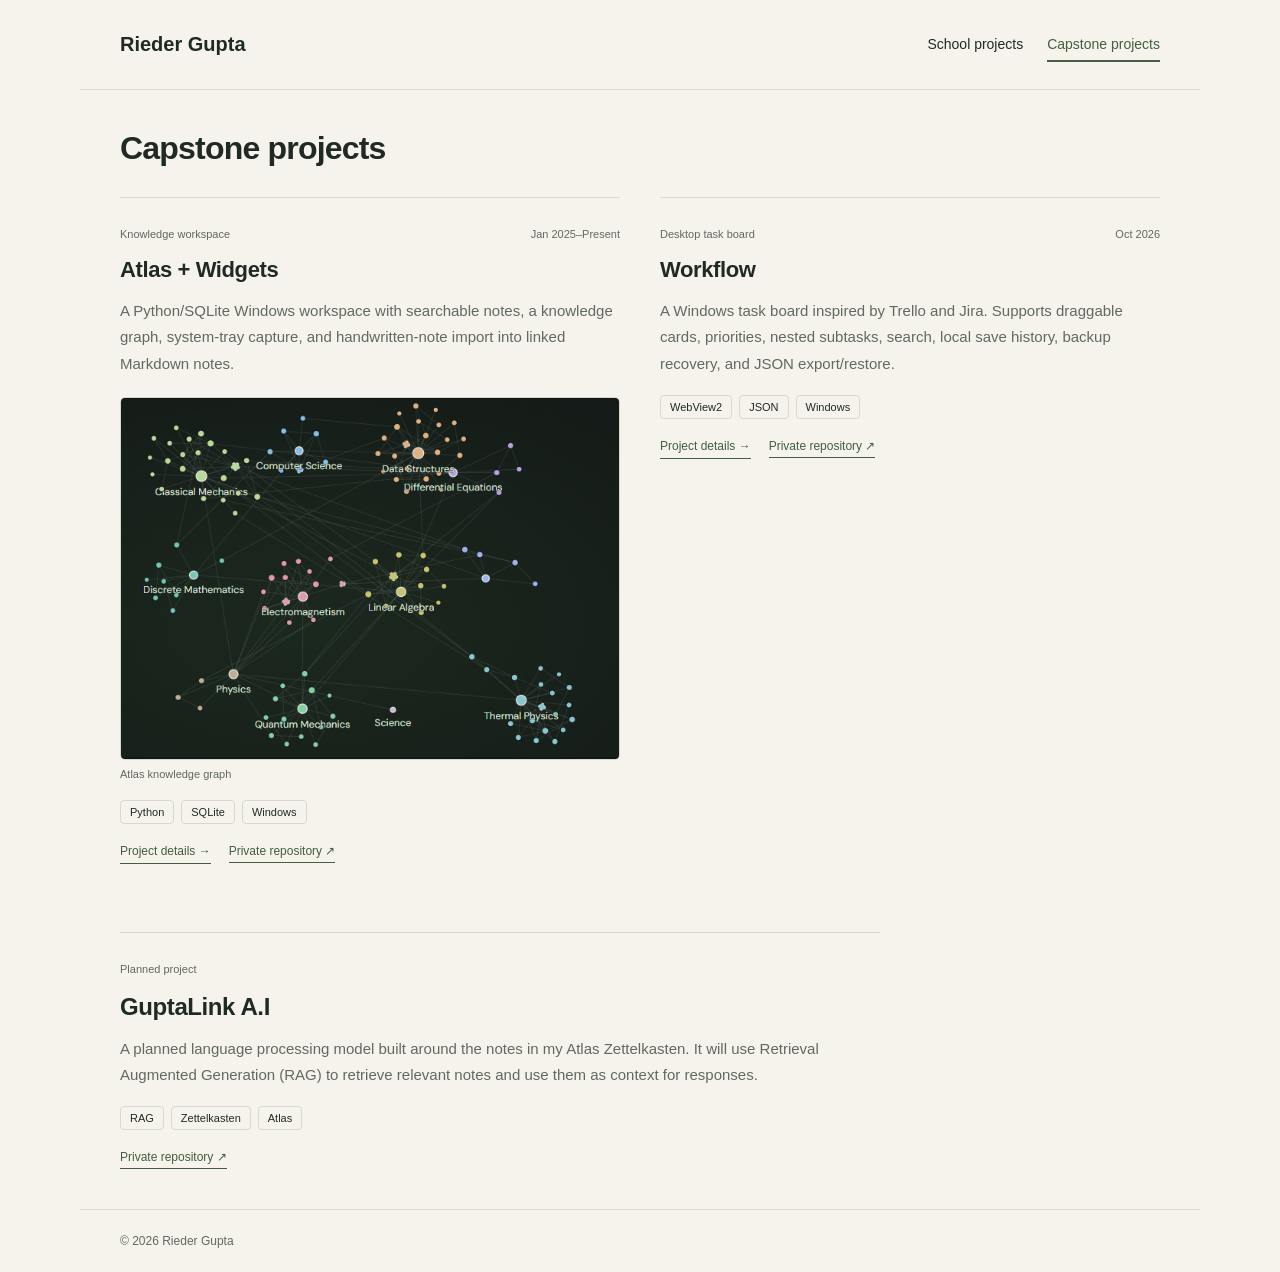
==== commit 97b2026d: "Add supplied Atlas knowledge graph screenshot as project preview" ====
--- a/capstones.html
+++ b/capstones.html
@@ -1,2 +1,2 @@
 <!doctype html>
-<html lang="en"><head><meta charset="UTF-8"><meta name="viewport" content="width=device-width, initial-scale=1"><meta name="description" content="Rieder Gupta's software projects."><title>Capstone Projects | Rieder Gupta</title><link rel="stylesheet" href="style.css?v=ba435def1c"><script src="projects.js?v=fcbdd2dc29" defer></script><script src="demo-algorithms.js?v=565f1341e7" defer></script><script src="demos.js?v=7e2fc951ff" defer></script><script src="app.js?v=18e560a312" defer></script></head><body data-page="capstones"><a class="skip" href="#projects">Skip to projects</a><header><a class="brand" href="index.html">Rieder Gupta</a><nav aria-label="Main navigation"><a href="index.html#projects">School projects</a><a href="capstones.html" aria-current="page">Capstone projects</a></nav></header><main><section id="projects" class="projects"><h1>Capstone projects</h1><p id="result-status" class="sr-only" aria-live="polite"></p><div id="project-grid" class="grid"></div><noscript><p>Enable JavaScript to view Atlas and Workflow.</p></noscript></section><section id="guptalink" class="planned-project" aria-labelledby="guptalink-title"><div class="card-meta"><span>Planned project</span></div><h2 id="guptalink-title">GuptaLink A.I</h2><p>A planned language processing model built around the notes in my Atlas Zettelkasten. It will use Retrieval Augmented Generation (RAG) to retrieve relevant notes and use them as context for responses.</p><div class="tags"><span>RAG</span><span>Zettelkasten</span><span>Atlas</span></div><a class="source-link" href="https://github.com/RiederH/GuptaLink-R.A.G.-Platform" target="_blank" rel="noopener noreferrer">Private repository ↗</a></section></main><footer>© 2026 Rieder Gupta</footer><dialog id="project-dialog" aria-labelledby="dialog-title"><button class="close" aria-label="Close project details">×</button><div id="dialog-content"></div></dialog></body></html>+<html lang="en"><head><meta charset="UTF-8"><meta name="viewport" content="width=device-width, initial-scale=1"><meta name="description" content="Rieder Gupta's software projects."><title>Capstone Projects | Rieder Gupta</title><link rel="stylesheet" href="style.css?v=1820c7f856"><script src="projects.js?v=7289951966" defer></script><script src="demo-algorithms.js?v=565f1341e7" defer></script><script src="demos.js?v=7e2fc951ff" defer></script><script src="app.js?v=cce22915a8" defer></script></head><body data-page="capstones"><a class="skip" href="#projects">Skip to projects</a><header><a class="brand" href="index.html">Rieder Gupta</a><nav aria-label="Main navigation"><a href="index.html#projects">School projects</a><a href="capstones.html" aria-current="page">Capstone projects</a></nav></header><main><section id="projects" class="projects"><h1>Capstone projects</h1><p id="result-status" class="sr-only" aria-live="polite"></p><div id="project-grid" class="grid"></div><noscript><p>Enable JavaScript to view Atlas and Workflow.</p></noscript></section><section id="guptalink" class="planned-project" aria-labelledby="guptalink-title"><div class="card-meta"><span>Planned project</span></div><h2 id="guptalink-title">GuptaLink A.I</h2><p>A planned language processing model built around the notes in my Atlas Zettelkasten. It will use Retrieval Augmented Generation (RAG) to retrieve relevant notes and use them as context for responses.</p><div class="tags"><span>RAG</span><span>Zettelkasten</span><span>Atlas</span></div><a class="source-link" href="https://github.com/RiederH/GuptaLink-R.A.G.-Platform" target="_blank" rel="noopener noreferrer">Private repository ↗</a></section></main><footer>© 2026 Rieder Gupta</footer><dialog id="project-dialog" aria-labelledby="dialog-title"><button class="close" aria-label="Close project details">×</button><div id="dialog-content"></div></dialog></body></html>
--- a/style.css
+++ b/style.css
@@ -1,2 +1,4 @@
  :root{--paper:#f5f3eb;--ink:#202a24;--muted:#626960;--line:#d8d9ce;--green:#435e40;--orange:#c35f34}*{box-sizing:border-box}html{scroll-padding-top:24px}body{margin:0;background:var(--paper);color:var(--ink);font-family:Arial,Helvetica,sans-serif}a{color:inherit;text-decoration:none}button,input,select{font:inherit}button{cursor:pointer}header,main,footer{max-width:1120px;margin:auto}header{min-height:90px;padding:24px 40px;display:flex;justify-content:space-between;align-items:center;gap:24px;border-bottom:1px solid var(--line)}.brand{font-size:20px;font-weight:600;white-space:nowrap}nav{display:flex;gap:24px;font-size:14px}nav a{padding:8px 0}nav a[aria-current=page]{color:var(--green);border-bottom:2px solid var(--green)}main{padding:0 40px}h1{font-size:32px;font-weight:600;letter-spacing:-.8px;margin:0 0 30px}h2{font-size:22px;line-height:1.3;font-weight:600;letter-spacing:-.4px;margin:0 0 14px}.projects{padding:40px 0}.grid{display:grid;grid-template-columns:repeat(2,minmax(0,1fr));column-gap:40px;row-gap:0}.card{min-width:0;padding:28px 0;border-top:1px solid var(--line)}.card-meta{display:flex;justify-content:space-between;flex-wrap:wrap;gap:8px;font-size:11px;line-height:1.6;color:var(--muted);margin:0 0 12px}.title-button{font:inherit;letter-spacing:inherit;color:inherit;text-align:left;border:0;padding:0;background:none}.title-button:hover{text-decoration:underline;text-underline-offset:4px}.card>p,.planned-project>p{font-size:15px;line-height:1.75;color:var(--muted);margin:0 0 18px}.tags{display:flex;gap:7px;flex-wrap:wrap}.tags span{font-size:11px;border:1px solid var(--line);padding:5px 9px;border-radius:4px}.toolbar{margin-bottom:26px}.filters{display:flex;gap:8px;flex-wrap:wrap}.filters button{border:1px solid var(--line);background:none;color:var(--muted);padding:9px 15px;border-radius:4px;font-size:12px}.filters button[aria-pressed=true]{background:var(--ink);color:var(--paper);border-color:var(--ink)}.filters span{margin-left:4px;opacity:.7}.source-link{display:inline-block;font-size:12px;color:var(--green);border-bottom:1px solid currentColor;padding-bottom:4px;margin-top:20px}.card-source{margin-left:18px}.planned-project{padding:28px 0 40px;border-top:1px solid var(--line);max-width:760px}.planned-project h2{font-size:24px}footer{padding:24px 40px;border-top:1px solid var(--line);font-size:12px;color:var(--muted)}dialog{border:1px solid var(--line);border-radius:8px;background:var(--paper);color:var(--ink);max-width:700px;width:calc(100% - 32px);padding:40px;max-height:90vh}dialog::backdrop{background:#152019aa}dialog h2{font-size:26px;padding-right:20px}dialog h3{font-size:16px;margin-top:24px}dialog p,.project-features{font-size:14px;line-height:1.8;color:var(--muted)}.project-features{padding-left:20px}.project-features li{padding-bottom:9px}.close{position:absolute;right:12px;top:10px;background:none;border:0;font-size:26px;padding:8px;color:var(--ink)}.skip{position:absolute;left:15px;top:-100px;z-index:5;padding:12px;background:var(--ink);color:white}.skip:focus{top:12px}.sr-only{position:absolute;width:1px;height:1px;overflow:hidden;clip-path:inset(50%)}:focus-visible{outline:3px solid var(--orange);outline-offset:4px}@media(max-width:650px){header{padding:20px;align-items:start;flex-direction:column;gap:14px}nav{font-size:13px;gap:22px}main{padding:0 20px}.projects{padding:28px 0}h1{font-size:28px;margin-bottom:24px}.grid{grid-template-columns:1fr}.card{padding:24px 0}h2{font-size:21px}footer{padding:22px 20px}dialog{padding:32px 20px}.card-source{margin-left:12px}}@media(prefers-reduced-motion:reduce){html{scroll-behavior:auto}}
 .demo-launch{display:inline-block;margin-top:18px;padding:0 0 5px;background:none;border:0;border-bottom:1px solid currentColor;color:var(--green);font-size:12px}.has-demo{max-width:900px}.project-demo{margin:26px 0;padding:24px;background:#eceee3;border:1px solid #d5ddc8;border-radius:8px}.project-demo h3.demo-heading{font-size:20px;margin:0}.project-demo .demo-intro{font-size:14px;line-height:1.7;margin:10px 0 20px}.demo-controls{display:flex;gap:10px;align-items:center;flex-wrap:wrap;margin:16px 0}.demo-controls button,.maze-directions button{border:1px solid #b7c3a8;border-radius:5px;background:#fffdf7;padding:10px 15px;color:var(--ink);font-size:13px;min-height:42px}.demo-controls button:hover,.maze-directions button:hover{background:#dfe7d3}.demo-controls button:disabled{cursor:default;opacity:.5}.demo-controls label{display:flex;align-items:center;gap:7px;font-size:12px}.demo-controls select{font:inherit;max-width:150px;padding:8px;border:1px solid #b7c3a8;border-radius:4px;background:#fffdf7;color:var(--ink)}.demo-controls input[type=range]{width:110px;accent-color:var(--green)}.project-demo p.demo-status{font-size:13px;color:var(--green);font-weight:600;min-height:42px;margin:16px 0}.project-demo p.demo-disclosure,.project-demo p.demo-detail{font-size:11px;line-height:1.7;color:var(--muted)}.demo-disclosure{border-top:1px solid #d1d9c5;padding-top:14px}.puzzle-board{display:grid;grid-template-columns:repeat(4,1fr);gap:6px;max-width:280px;margin:auto;background:#d3c2a9;padding:8px;border-radius:7px}.puzzle-tile{height:58px;border:0;background:#fff8e9;border-radius:5px;color:#614930;font:500 21px Manrope,sans-serif;box-shadow:0 2px 0 #bda583}.puzzle-tile:disabled{cursor:default;opacity:1}.puzzle-tile:not(:disabled){background:#f4ce9d;cursor:pointer}.puzzle-blank{display:block;background:#beac94;border-radius:5px}.maze-stage{max-width:330px;margin:auto;border-radius:6px}.maze-stage svg{display:block;width:100%;height:auto}.maze-directions{display:flex;justify-content:center;gap:8px}.maze-directions button{font-size:21px;min-width:46px}.mosaic-pair{display:grid;grid-template-columns:1fr 1fr;gap:16px}.mosaic-pair figure{margin:0;min-width:0}.mosaic-pair figcaption{font-size:12px;color:var(--muted);margin-bottom:8px}.mosaic-pair canvas{display:block;width:100%;height:auto;border-radius:5px}.nim-tokens{display:flex;flex-wrap:wrap;gap:10px;padding:20px;min-height:95px;border-radius:6px;background:#fffdf7;align-items:center;color:#816c97;font-size:32px}.nim-weights{font-size:12px;line-height:1.8;color:var(--muted)}.flood-board{display:grid;grid-template-columns:repeat(12,1fr);gap:3px;max-width:380px;margin:auto}.flood-cell{aspect-ratio:1;border:1px solid #d4c8a7;border-radius:3px;background:#fff5d6;min-width:0;padding:0}.flood-cell.wall{background:#354b3e;border-color:#354b3e;cursor:default}.flood-cell.start{outline:3px solid #376a9a;outline-offset:-3px}.flood-cell:not(.wall):hover{border-color:#376a9a}@media(max-width:600px){.project-demo{padding:16px 12px}.demo-controls{gap:8px}.demo-controls button{padding:9px 11px;font-size:12px}.mosaic-pair{grid-template-columns:1fr}.puzzle-tile{height:51px}.flood-board{gap:2px}.demo-controls label{flex-wrap:wrap}}
+
+.project-preview{margin:20px 0}.project-preview img{display:block;width:100%;height:auto;border-radius:5px;border:1px solid var(--line)}.project-preview figcaption{margin-top:8px;color:var(--muted);font-size:11px}.preview-button{display:block;width:100%;padding:0;border:0;background:none;border-radius:5px}.preview-button:hover img{border-color:var(--green)}
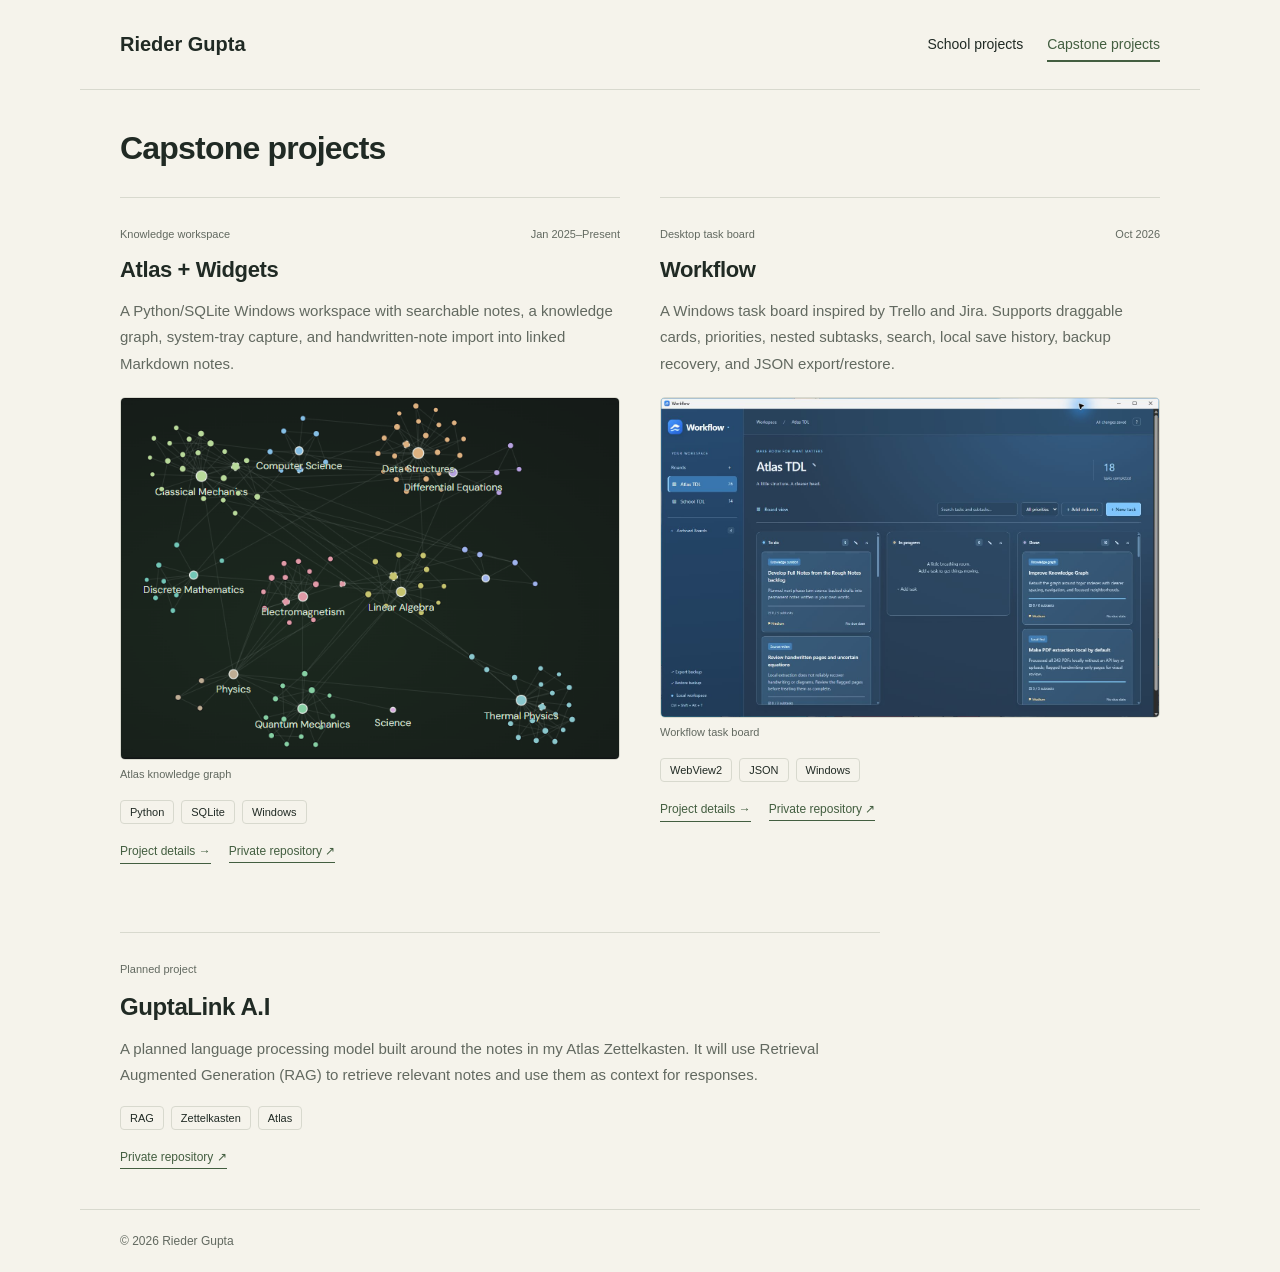
==== commit 6143935e: "Add supplied Workflow screenshot preview" ====
--- a/capstones.html
+++ b/capstones.html
@@ -1,2 +1,2 @@
 <!doctype html>
-<html lang="en"><head><meta charset="UTF-8"><meta name="viewport" content="width=device-width, initial-scale=1"><meta name="description" content="Rieder Gupta's software projects."><title>Capstone Projects | Rieder Gupta</title><link rel="stylesheet" href="style.css?v=1820c7f856"><script src="projects.js?v=7289951966" defer></script><script src="demo-algorithms.js?v=565f1341e7" defer></script><script src="demos.js?v=7e2fc951ff" defer></script><script src="app.js?v=cce22915a8" defer></script></head><body data-page="capstones"><a class="skip" href="#projects">Skip to projects</a><header><a class="brand" href="index.html">Rieder Gupta</a><nav aria-label="Main navigation"><a href="index.html#projects">School projects</a><a href="capstones.html" aria-current="page">Capstone projects</a></nav></header><main><section id="projects" class="projects"><h1>Capstone projects</h1><p id="result-status" class="sr-only" aria-live="polite"></p><div id="project-grid" class="grid"></div><noscript><p>Enable JavaScript to view Atlas and Workflow.</p></noscript></section><section id="guptalink" class="planned-project" aria-labelledby="guptalink-title"><div class="card-meta"><span>Planned project</span></div><h2 id="guptalink-title">GuptaLink A.I</h2><p>A planned language processing model built around the notes in my Atlas Zettelkasten. It will use Retrieval Augmented Generation (RAG) to retrieve relevant notes and use them as context for responses.</p><div class="tags"><span>RAG</span><span>Zettelkasten</span><span>Atlas</span></div><a class="source-link" href="https://github.com/RiederH/GuptaLink-R.A.G.-Platform" target="_blank" rel="noopener noreferrer">Private repository ↗</a></section></main><footer>© 2026 Rieder Gupta</footer><dialog id="project-dialog" aria-labelledby="dialog-title"><button class="close" aria-label="Close project details">×</button><div id="dialog-content"></div></dialog></body></html>+<html lang="en"><head><meta charset="UTF-8"><meta name="viewport" content="width=device-width, initial-scale=1"><meta name="description" content="Rieder Gupta's software projects."><title>Capstone Projects | Rieder Gupta</title><link rel="stylesheet" href="style.css?v=1820c7f856"><script src="projects.js?v=0bcb7afdda" defer></script><script src="demo-algorithms.js?v=565f1341e7" defer></script><script src="demos.js?v=7e2fc951ff" defer></script><script src="app.js?v=f2ba844553" defer></script></head><body data-page="capstones"><a class="skip" href="#projects">Skip to projects</a><header><a class="brand" href="index.html">Rieder Gupta</a><nav aria-label="Main navigation"><a href="index.html#projects">School projects</a><a href="capstones.html" aria-current="page">Capstone projects</a></nav></header><main><section id="projects" class="projects"><h1>Capstone projects</h1><p id="result-status" class="sr-only" aria-live="polite"></p><div id="project-grid" class="grid"></div><noscript><p>Enable JavaScript to view Atlas and Workflow.</p></noscript></section><section id="guptalink" class="planned-project" aria-labelledby="guptalink-title"><div class="card-meta"><span>Planned project</span></div><h2 id="guptalink-title">GuptaLink A.I</h2><p>A planned language processing model built around the notes in my Atlas Zettelkasten. It will use Retrieval Augmented Generation (RAG) to retrieve relevant notes and use them as context for responses.</p><div class="tags"><span>RAG</span><span>Zettelkasten</span><span>Atlas</span></div><a class="source-link" href="https://github.com/RiederH/GuptaLink-R.A.G.-Platform" target="_blank" rel="noopener noreferrer">Private repository ↗</a></section></main><footer>© 2026 Rieder Gupta</footer><dialog id="project-dialog" aria-labelledby="dialog-title"><button class="close" aria-label="Close project details">×</button><div id="dialog-content"></div></dialog></body></html>
